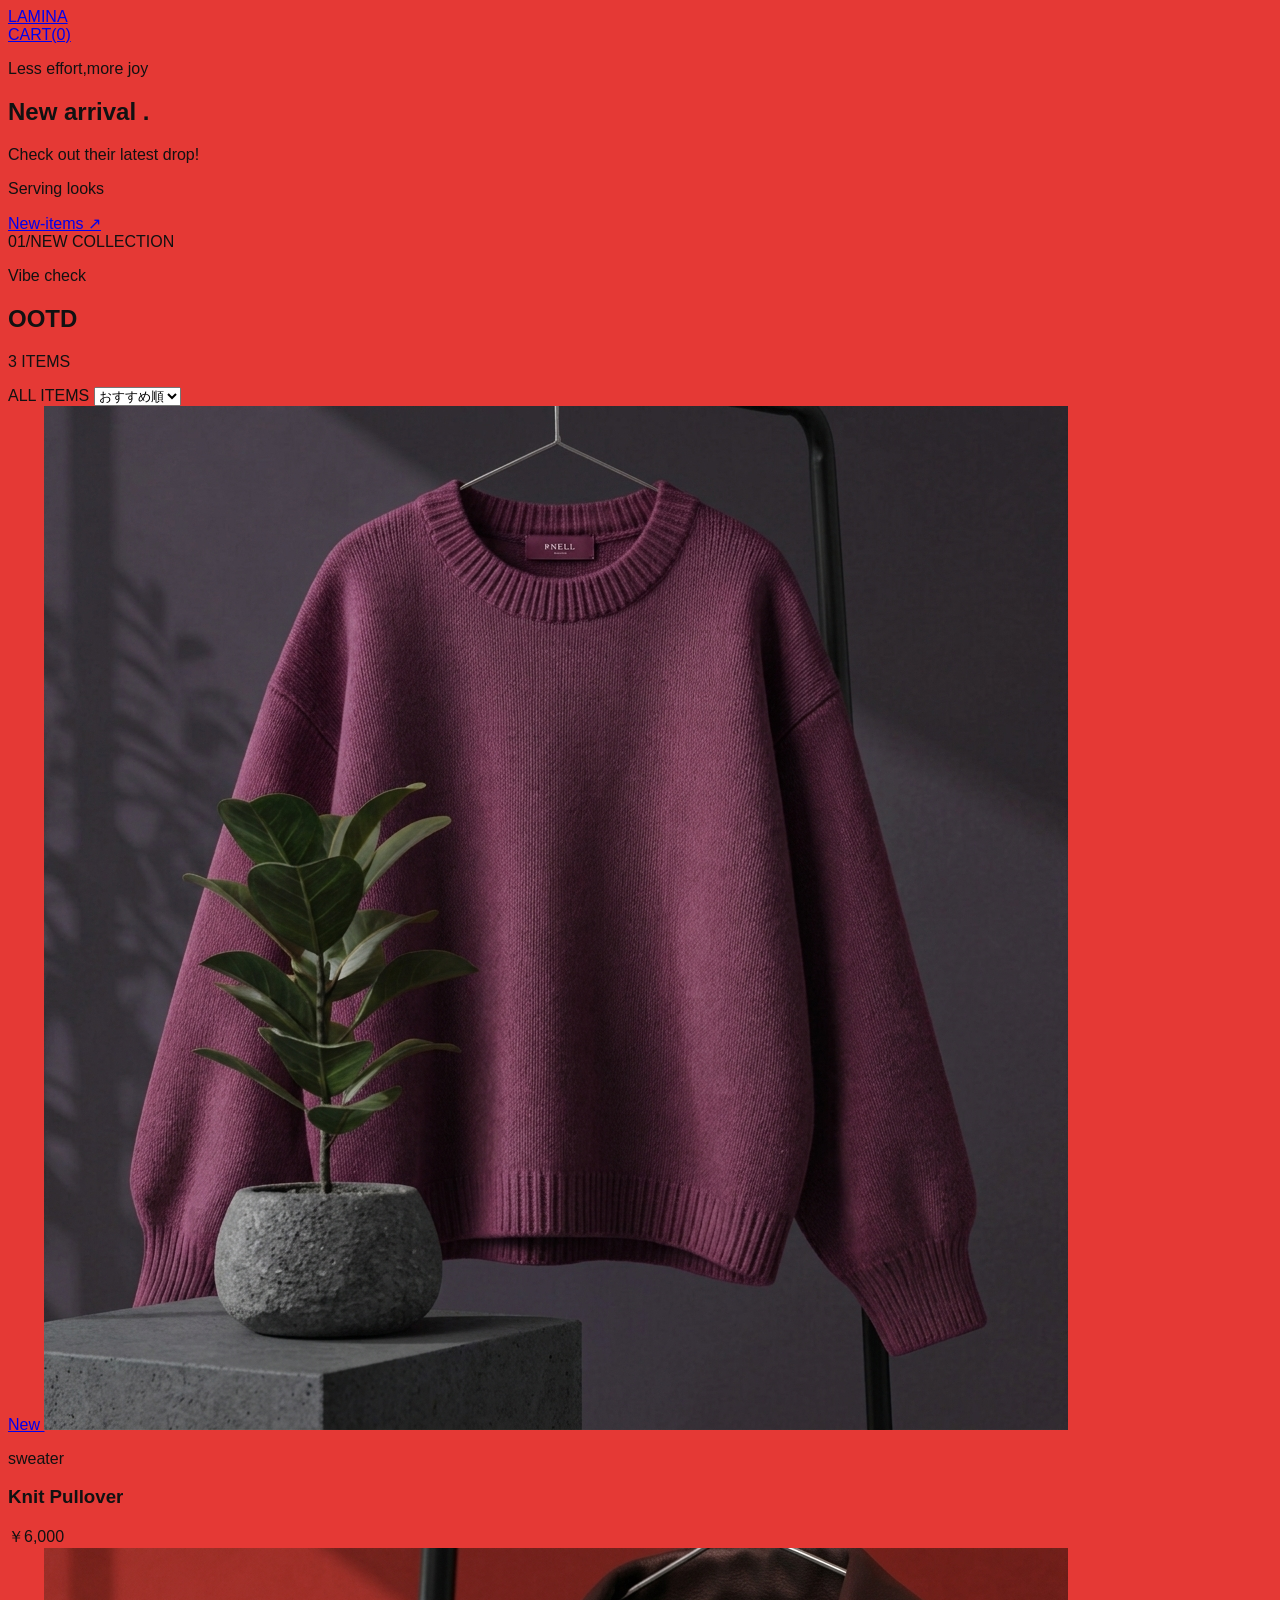
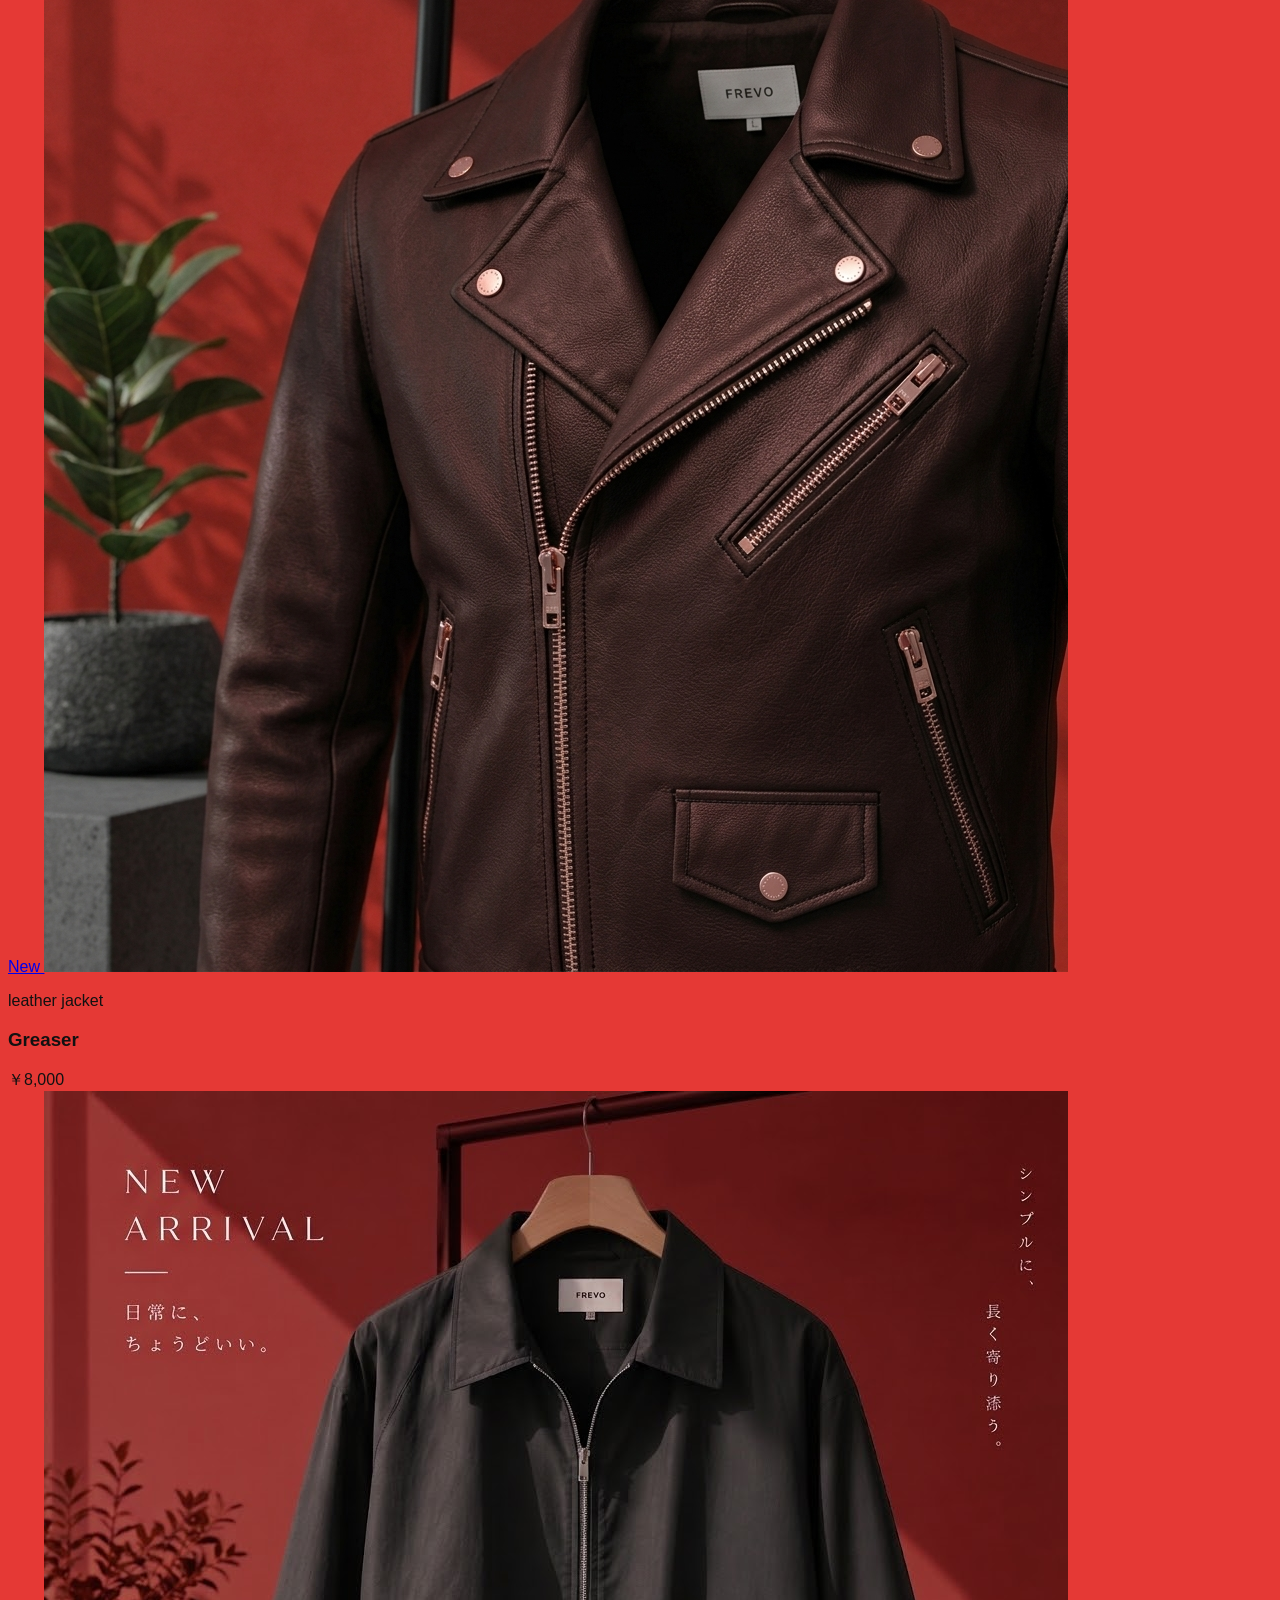
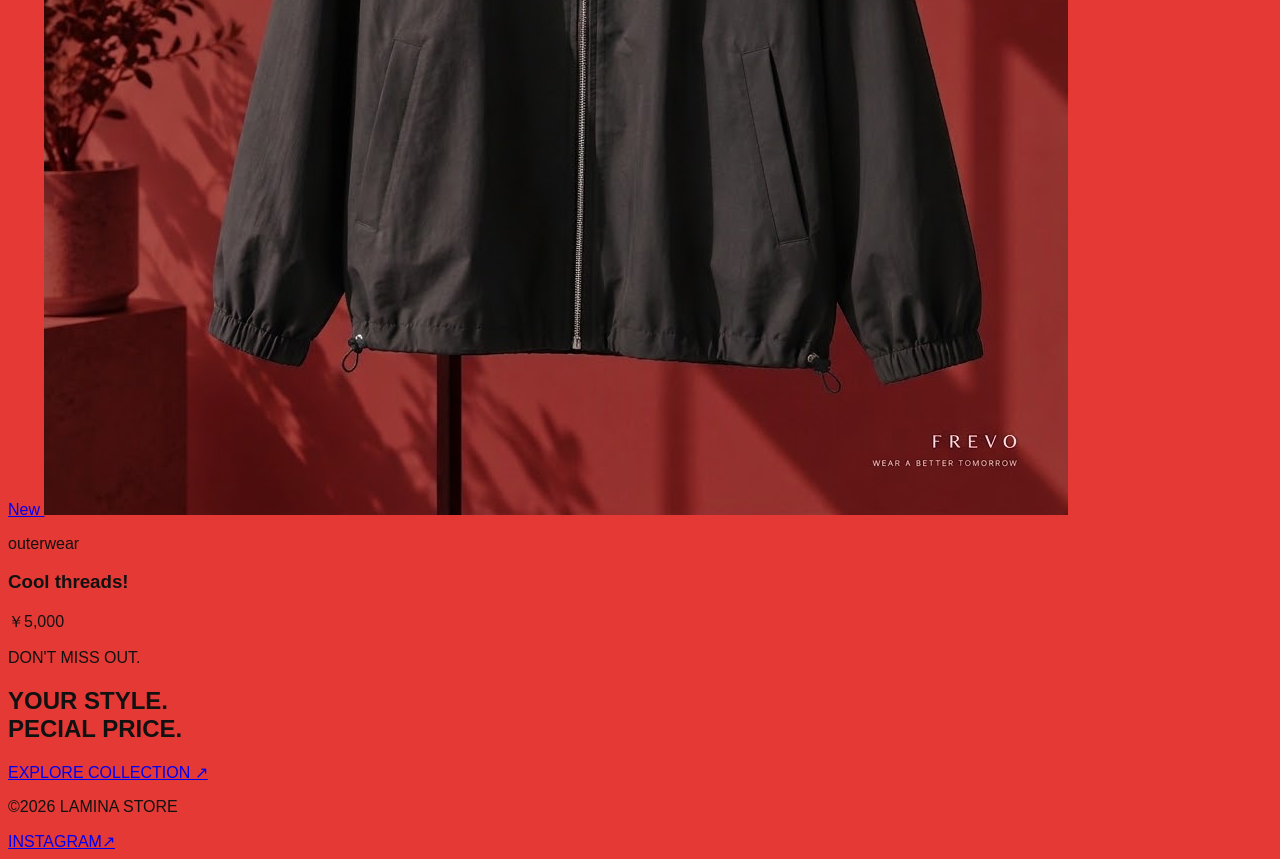
==== brand-new-items.html @ fa143c95 "Add files via upload" ====
<!DOCTYPE html>
<html lang="en">
<head>
    <meta charset="UTF-8">
    <meta name="viewport" content="width=device-width, initial-scale=1.0">
    <title>新商品</title>
    <link rel="stylesheet" href="band-new-items.css">
</head>
<body>
    <header class="header">
        <a href="index.html" class="logo">LAMINA</a>


        <nav>
            <a href="brand-new-items.html" class="move-sale"></a>
        </nav>
<a href="#" class="cart">CART(0)</a>
    </header>

    <main>
        <section class="sale-section">
            <div class="start-content">
                <p class="sp-sale">Less effort,more joy</p>
<h1>
    New arrival  <span>.</span>
</h1>
<p class="sub">Check out their latest drop!</p>
<p class="New ARRIVALS">Serving looks</p>
<a href="#" class="hello-button">
    New-items <span>↗</span>
</a>
            </div>
            <div class="low-right">01/NEW COLLECTION</div>
        </section>
       <SECTION class="sale-items" id="sale-items">
        <div class="section-head">
            <div>
            <p class="section-lavel">Vibe check</p>
            <h2>OOTD</h2>
        </div>
        <p class="item-count">3 ITEMS</p>
        </div>

        <div class="bar">
            <span>ALL ITEMS</span>
            <select aria-label="商品の並び替え">
                <option>おすすめ順</option>
                <option>安い順</option>
            </select>
        </div>
<div class="card-card">
        <article class="card">
            <a href="sweater.html" class="T-shirt-sale-img">
                <span class="on-sale">New</span>
                <img src="images/knit.jpg" alt="T-shirt-sale-img">
            </a>
            <p class="category">sweater</p>
            <h3>Knit Pullover</h3>
           <div class="pirce">
            <span class="dollar">￥6,000</span>
           </div>
        </article>

        <article class="card">
            <a href="new-items.html" alt="hoodie" class="hoodie">
            <span class="on-sale">New</span>
            <img src="images/red-jacket_2.jpg" alt="hoodie-img">
            </a>
            <p class="category">leather jacket</p>
            <h3>Greaser</h3>
            <div class="pirce">
<span class="dollar">￥8,000</span>
</div>
        </article>

        <article class="card">
            <a href="fugly.html"alt="fugly" class="outerwear">
                <span class="on-sale">New</span>
                <img src="images/new-items_2.jpg" alt="outerwear">
            </a>
            <p class="category">outerwear</p>
            <h3>Cool threads!</h3>
            <div class="pirce">
            <span class="dollar">￥5,000</span>
            
            </div>
        </article>

       

     
</div>
        </SECTION>

           <section class="sale-ms">
            <p>DON'T MISS OUT.</p>
            <h2>YOUR STYLE.<br>
            PECIAL PRICE.</h2>
            <a href="#"alt="??" class="EXPLORE">EXPLORE COLLECTION ↗</a>
            
        </section>
    </main>

    <footer class="footer">
        <p>©2026 LAMINA STORE</p>
        <a href="#">INSTAGRAM↗</a>
    </footer>
</body>
</html>
---- band-new-items.css ----
*{
    box-sizing: border-box;
}

:root{
    --black:#111111;
    --white:#ffffff;
    --gray:#858585;
    --lite-gray:#f3f3f3;
    --red:#e53935;
    --cream:#fafafa;
    
}

body{
    color: var(--black);
    background-color: var(--red);
}

body {
  font-family: "HGP創英角ﾎﾟｯﾌﾟ体",
   "Comic Sans MS", sans-serif;
}
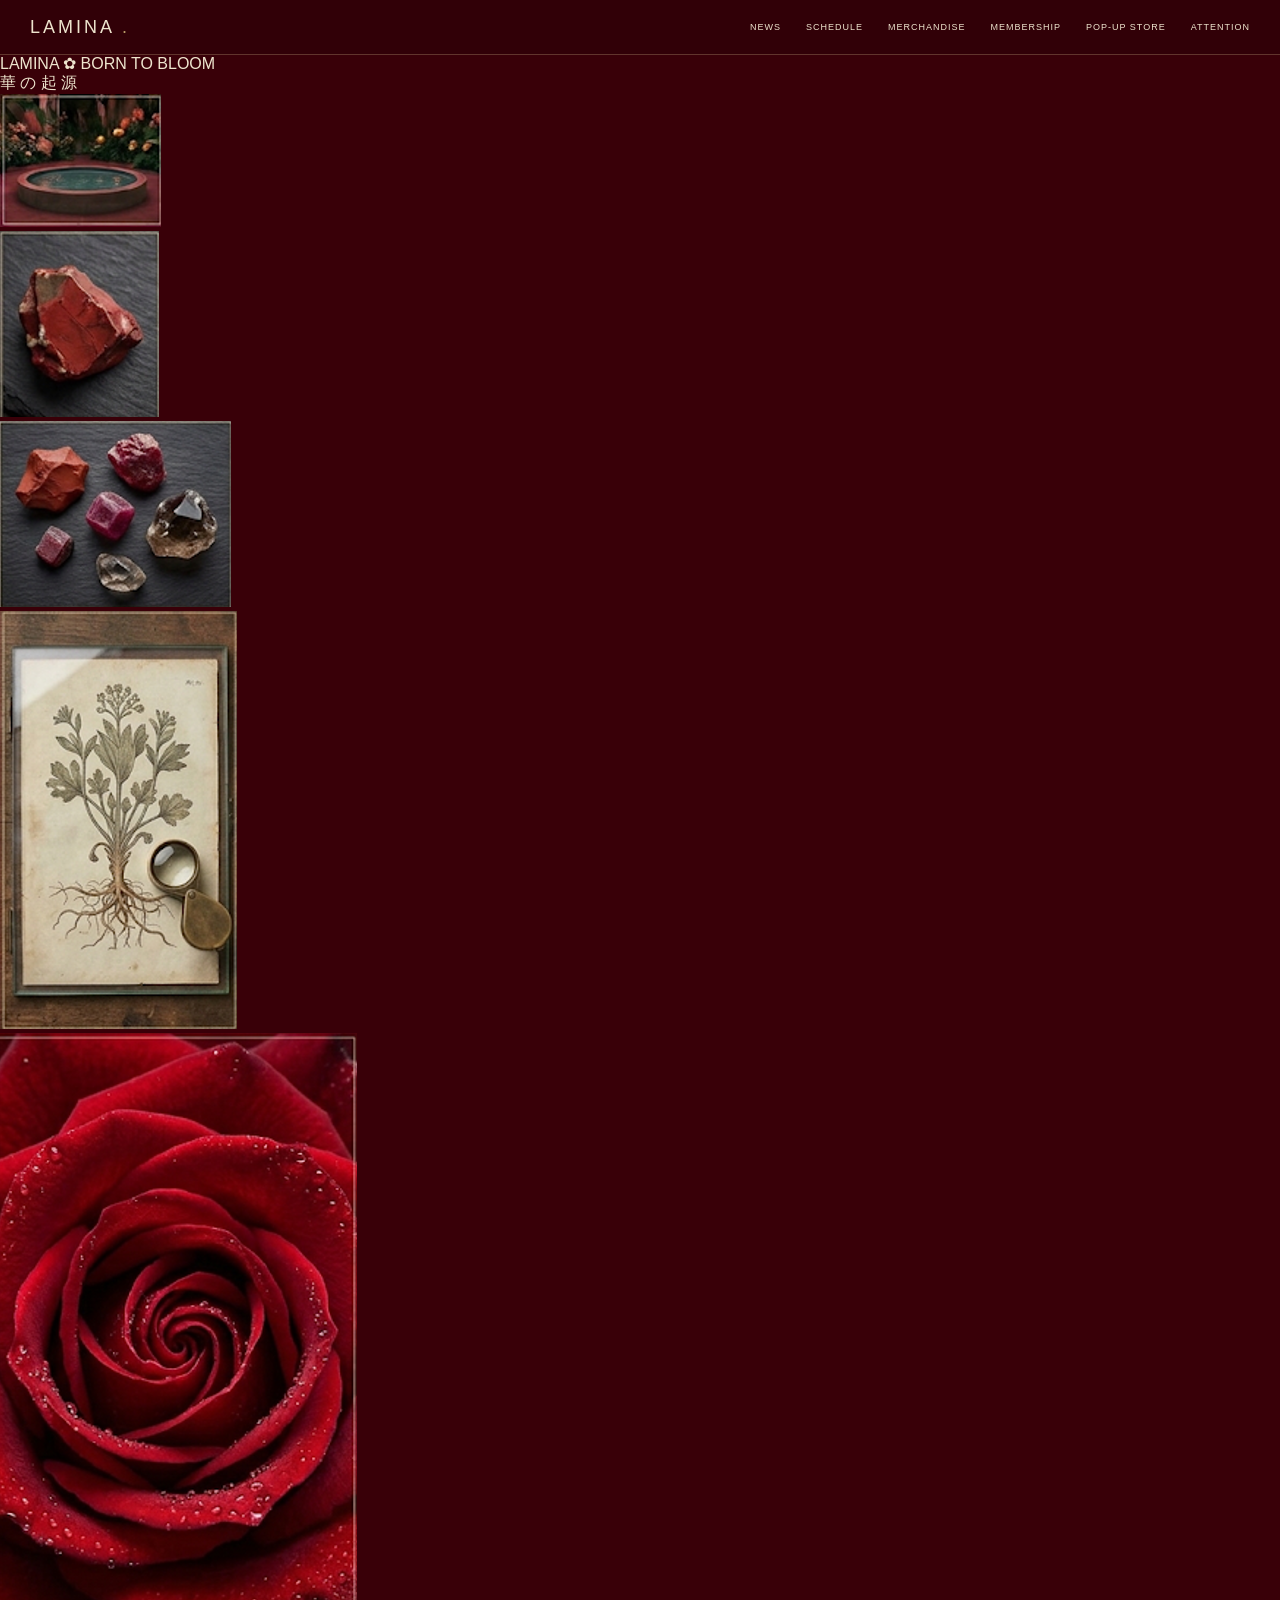
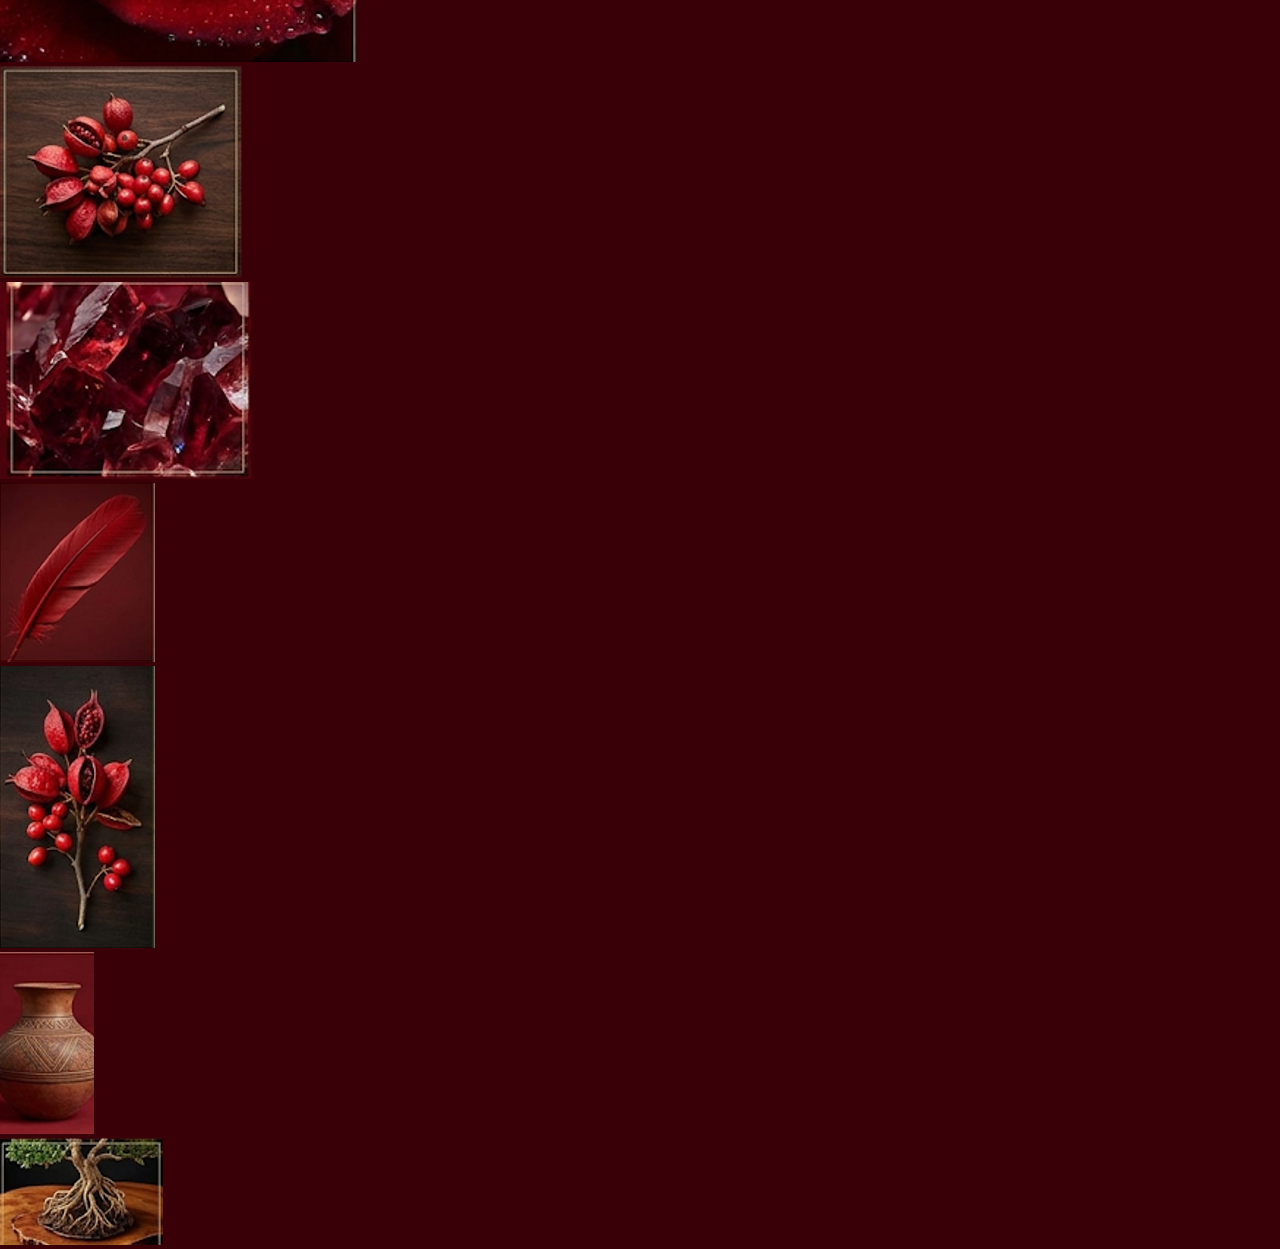
==== commit 2ec5275e: "Add files via upload" ====
--- a/brand-new-items.html
+++ b/brand-new-items.html
@@ -1,109 +1,166 @@
+
 <!DOCTYPE html>
-<html lang="en">
+<html lang="ja">
 <head>
     <meta charset="UTF-8">
     <meta name="viewport" content="width=device-width, initial-scale=1.0">
     <title>新商品</title>
     <link rel="stylesheet" href="band-new-items.css">
 </head>
+
 <body>
     <header class="header">
-        <a href="index.html" class="logo">LAMINA</a>
+        <a href="#" class="logo">LAMINA <span>.</span></a>
 
+        <button class="menu" id="menu" aria-label="メニュー">
+            <span></span>
+            <span></span>
+        </button>
 
-        <nav>
-            <a href="brand-new-items.html" class="move-sale"></a>
+        <nav class="nav" id="nav">
+            <a href="#news">NEWS</a>
+            <a href="#schedule">SCHEDULE</a>
+            <a href="#merchandise">MERCHANDISE</a>
+            <a href="#membership">MEMBERSHIP</a>
+            <a href="#pop-up-store">POP-UP STORE</a>
+            <a href="#attention">ATTENTION</a>
         </nav>
-<a href="#" class="cart">CART(0)</a>
     </header>
 
     <main>
-        <section class="sale-section">
-            <div class="start-content">
-                <p class="sp-sale">Less effort,more joy</p>
-<h1>
-    New arrival  <span>.</span>
-</h1>
-<p class="sub">Check out their latest drop!</p>
-<p class="New ARRIVALS">Serving looks</p>
-<a href="#" class="hello-button">
-    New-items <span>↗</span>
-</a>
+        <section class="home" id="home">
+            <div class="home-top">
+                <span>LAMINA</span>
+                <span class="hero-emblem">✿</span>
+                <span>BORN TO BLOOM</span>
             </div>
-            <div class="low-right">01/NEW COLLECTION</div>
-        </section>
-       <SECTION class="sale-items" id="sale-items">
-        <div class="section-head">
-            <div>
-            <p class="section-lavel">Vibe check</p>
-            <h2>OOTD</h2>
-        </div>
-        <p class="item-count">3 ITEMS</p>
-        </div>
 
-        <div class="bar">
-            <span>ALL ITEMS</span>
-            <select aria-label="商品の並び替え">
-                <option>おすすめ順</option>
-                <option>安い順</option>
-            </select>
-        </div>
-<div class="card-card">
-        <article class="card">
-            <a href="sweater.html" class="T-shirt-sale-img">
-                <span class="on-sale">New</span>
-                <img src="images/knit.jpg" alt="T-shirt-sale-img">
-            </a>
-            <p class="category">sweater</p>
-            <h3>Knit Pullover</h3>
-           <div class="pirce">
-            <span class="dollar">￥6,000</span>
-           </div>
-        </article>
+            <div class="gal-col">
+                <div class="item">
+                    <span>華</span>
+                    <span>の</span>
+                    <span>起</span>
+                    <span>源</span>
+                </div>
+<div class="gallery-item"> 
 
-        <article class="card">
-            <a href="new-items.html" alt="hoodie" class="hoodie">
-            <span class="on-sale">New</span>
-            <img src="images/red-jacket_2.jpg" alt="hoodie-img">
-            </a>
-            <p class="category">leather jacket</p>
-            <h3>Greaser</h3>
-            <div class="pirce">
-<span class="dollar">￥8,000</span>
-</div>
-        </article>
+        <img src="images/flower-garden.jpg" alt="花園"> 
 
-        <article class="card">
-            <a href="fugly.html"alt="fugly" class="outerwear">
-                <span class="on-sale">New</span>
-                <img src="images/new-items_2.jpg" alt="outerwear">
-            </a>
-            <p class="category">outerwear</p>
-            <h3>Cool threads!</h3>
-            <div class="pirce">
-            <span class="dollar">￥5,000</span>
-            
-            </div>
-        </article>
+      </div> 
 
-       
+ 
+ 
 
-     
-</div>
-        </SECTION>
+      <div class="gallery-item"> 
 
-           <section class="sale-ms">
-            <p>DON'T MISS OUT.</p>
-            <h2>YOUR STYLE.<br>
-            PECIAL PRICE.</h2>
-            <a href="#"alt="??" class="EXPLORE">EXPLORE COLLECTION ↗</a>
-            
+        <img src="images/red-stone.png" alt="赤い鉱石"> 
+
+      </div> 
+
+ 
+ 
+
+      <div class="gallery-item"> 
+
+        <img src="images/mineral.png" alt="鉱石"> 
+
+      </div> 
+
+    </div> 
+
+ 
+ 
+
+    <div class="gallery-column"> 
+
+      <div class="gallery-item tall"> 
+
+        <img src="images/botanical.png" alt="植物標本"> 
+
+      </div> 
+
+    </div> 
+
+ 
+ 
+
+    <div class="gallery-column center-column"> 
+
+      <div class="gallery-item main-rose"> 
+
+        <img src="images/main-rose.png" alt="赤い薔薇"> 
+
+      </div> 
+
+    </div> 
+
+ 
+ 
+
+    <div class="gallery-column right-column"> 
+
+      <div class="gallery-item"> 
+
+        <img src="images/berries.png" alt="赤い実"> 
+
+      </div> 
+
+ 
+ 
+
+      <div class="gallery-item"> 
+
+        <img src="images/crystal.png" alt="赤い結晶"> 
+
+      </div> 
+
+ 
+ 
+
+      <div class="gallery-item"> 
+
+        <img src="images/feather.png" alt="赤い羽根"> 
+
+      </div> 
+
+    </div> 
+
+ 
+ 
+
+    <div class="gallery-column"> 
+
+      <div class="gallery-item"> 
+
+        <img src="images/seed.png" alt="植物の種"> 
+
+      </div> 
+
+ 
+ 
+
+      <div class="gallery-item"> 
+
+        <img src="images/vase.png" alt="アンティークの花瓶"> 
+
+      </div> 
+
+ 
+ 
+
+      <div class="gallery-item"> 
+
+        <img src="images/root.png" alt="植物の根"> 
+
+      </div> 
+
+    </div> 
+
+ 
+ 
+
+  </div> 
         </section>
     </main>
-
-    <footer class="footer">
-        <p>©2026 LAMINA STORE</p>
-        <a href="#">INSTAGRAM↗</a>
-    </footer>
 </body>
-</html>+</html>
--- a/band-new-items.css
+++ b/band-new-items.css
@@ -1,23 +1,86 @@
-*{
+
+:root {
+    --red-dark: #390008;
+    --red-main: #650b17;
+    --red-light: #8b1828;
+    --gold: #b99b68;
+    --cream: #eee4ce;
+    --black: #180c0e;
+}
+
+* {
     box-sizing: border-box;
 }
 
-:root{
-    --black:#111111;
-    --white:#ffffff;
-    --gray:#858585;
-    --lite-gray:#f3f3f3;
-    --red:#e53935;
-    --cream:#fafafa;
-    
-}
-
-body{
-    color: var(--black);
-    background-color: var(--red);
+html {
+    scroll-behavior: smooth;
+    scroll-padding-top: 84px;
 }
 
 body {
-  font-family: "HGP創英角ﾎﾟｯﾌﾟ体",
-   "Comic Sans MS", sans-serif;
+    margin: 0;
+    color: var(--cream);
+    background-color: var(--red-dark);
+    font-family: "Montserrat", "Noto Sans JP", sans-serif;
+    overflow-x: hidden;
+}
+
+a {
+    color: inherit;
+    text-decoration: none;
+}
+
+.header {
+    height: 55px;
+    position: fixed;
+    top: 0;
+    left: 0;
+    width: 100%;
+    z-index: 100;
+    display: flex;
+    justify-content: space-between;
+    align-items: center;
+    padding: 0 30px;
+    background: rgba(49, 0, 8, .92);
+    border-bottom: 1px solid rgba(220, 190, 145, .28);
+    backdrop-filter: blur(12px);
+    transition: .4s;
+}
+
+.header.scrolled {
+    background: rgba(35, 0, 6, .97);
+}
+
+.logo {
+    font-size: 18px;
+    letter-spacing: 3px;
+}
+
+.logo span {
+    color: var(--gold);
+}
+
+.nav {
+    display: flex;
+    align-items: center;
+    gap: 25px;
+}
+
+.nav a {
+    color: var(--cream);
+    font-size: 9px;
+    letter-spacing: 1px;
+    transition: .3s;
+}
+
+.nav a:hover {
+    color: var(--gold);
+}
+
+.menu {
+    display: none;
+}
+
+main {
+    padding-top: 54px;
 }
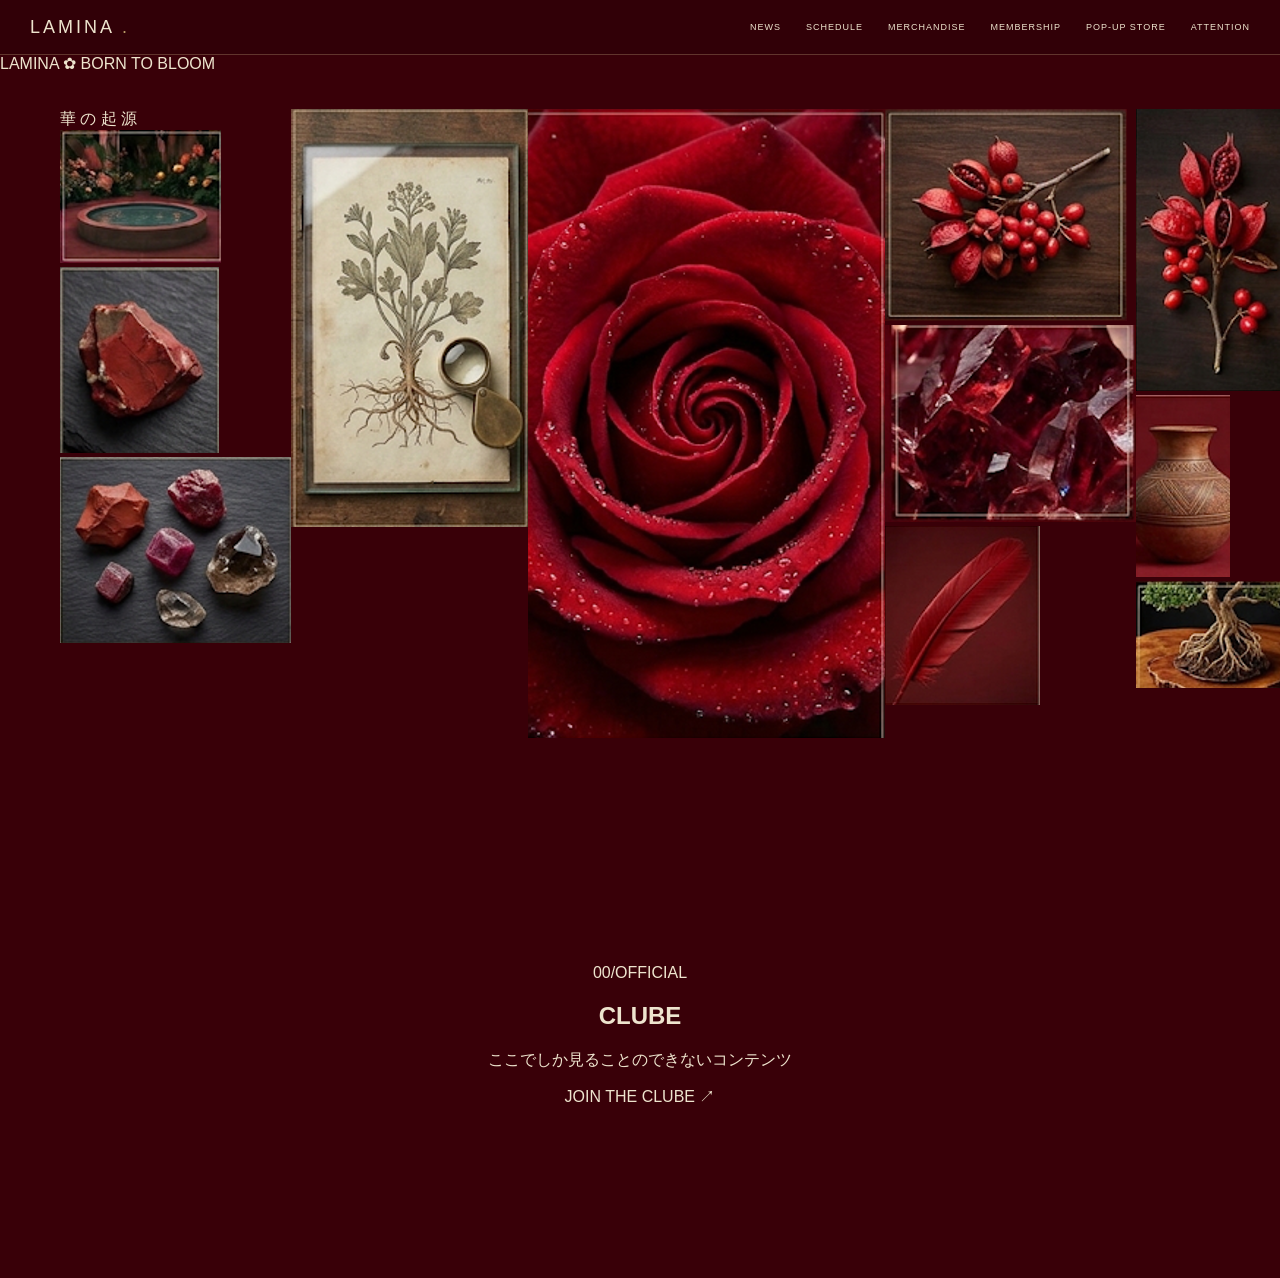
==== commit 076b63ee: "Add files via upload" ====
--- a/brand-new-items.html
+++ b/brand-new-items.html
@@ -28,139 +28,103 @@
     </header>
 
     <main>
-        <section class="home" id="home">
-            <div class="home-top">
-                <span>LAMINA</span>
-                <span class="hero-emblem">✿</span>
-                <span>BORN TO BLOOM</span>
+      
+<section class="home" id="home">
+
+    <div class="home-top">
+        <span>LAMINA</span>
+        <span class="hero-emblem">✿</span>
+        <span>BORN TO BLOOM</span>
+    </div>
+
+    <div class="gallery">
+
+        <!-- 左端 -->
+        <div class="gal-col">
+
+            <div class="item">
+                <span>華</span>
+                <span>の</span>
+                <span>起</span>
+                <span>源</span>
             </div>
 
-            <div class="gal-col">
-                <div class="item">
-                    <span>華</span>
-                    <span>の</span>
-                    <span>起</span>
-                    <span>源</span>
-                </div>
-<div class="gallery-item"> 
+            <div class="gallery-item">
+                <img src="images/flower-garden.jpg" alt="花園">
+            </div>
 
-        <img src="images/flower-garden.jpg" alt="花園"> 
+            <div class="gallery-item">
+                <img src="images/red-stone.png" alt="赤い鉱石">
+            </div>
 
-      </div> 
+            <div class="gallery-item">
+                <img src="images/mineral.png" alt="鉱石">
+            </div>
 
- 
- 
+        </div>
 
-      <div class="gallery-item"> 
+        <!-- 左から2列目 -->
+        <div class="gallery-column">
+            <div class="gallery-item tall">
+                <img src="images/botanical.png" alt="植物標本">
+            </div>
+        </div>
 
-        <img src="images/red-stone.png" alt="赤い鉱石"> 
+        <!-- 中央 -->
+        <div class="gallery-column center-column">
+            <div class="gallery-item main-rose">
+                <img src="images/main-rose.png" alt="赤い薔薇">
+            </div>
+        </div>
 
-      </div> 
+        <!-- 右から2列目 -->
+        <div class="gallery-column right-column">
 
- 
- 
+            <div class="gallery-item">
+                <img src="images/berries.png" alt="赤い実">
+            </div>
 
-      <div class="gallery-item"> 
+            <div class="gallery-item">
+                <img src="images/crystal.png" alt="赤い結晶">
+            </div>
 
-        <img src="images/mineral.png" alt="鉱石"> 
+            <div class="gallery-item">
+                <img src="images/feather.png" alt="赤い羽根">
+            </div>
 
-      </div> 
+        </div>
 
-    </div> 
+        <!-- 右端 -->
+        <div class="gallery-column">
 
- 
- 
+            <div class="gallery-item">
+                <img src="images/seed.png" alt="植物の種">
+            </div>
 
-    <div class="gallery-column"> 
+            <div class="gallery-item">
+                <img src="images/vase.png" alt="アンティークの花瓶">
+            </div>
 
-      <div class="gallery-item tall"> 
+            <div class="gallery-item">
+                <img src="images/root.png" alt="植物の根">
+            </div>
 
-        <img src="images/botanical.png" alt="植物標本"> 
+        </div>
 
-      </div> 
+    </div>
 
-    </div> 
+</section>
 
- 
- 
+<!--member-->
+<section class="club" id="club">
+  <div class="club-content">
+    <p>00/OFFICIAL</p>
+    <h2>CLUBE</h2>
+    <p class="club-text">ここでしか見ることのできないコンテンツ</p>
+    <a href="member.html" class="join-club">JOIN THE CLUBE ↗</a>
+  </div>
+</section>
 
-    <div class="gallery-column center-column"> 
-
-      <div class="gallery-item main-rose"> 
-
-        <img src="images/main-rose.png" alt="赤い薔薇"> 
-
-      </div> 
-
-    </div> 
-
- 
- 
-
-    <div class="gallery-column right-column"> 
-
-      <div class="gallery-item"> 
-
-        <img src="images/berries.png" alt="赤い実"> 
-
-      </div> 
-
- 
- 
-
-      <div class="gallery-item"> 
-
-        <img src="images/crystal.png" alt="赤い結晶"> 
-
-      </div> 
-
- 
- 
-
-      <div class="gallery-item"> 
-
-        <img src="images/feather.png" alt="赤い羽根"> 
-
-      </div> 
-
-    </div> 
-
- 
- 
-
-    <div class="gallery-column"> 
-
-      <div class="gallery-item"> 
-
-        <img src="images/seed.png" alt="植物の種"> 
-
-      </div> 
-
- 
- 
-
-      <div class="gallery-item"> 
-
-        <img src="images/vase.png" alt="アンティークの花瓶"> 
-
-      </div> 
-
- 
- 
-
-      <div class="gallery-item"> 
-
-        <img src="images/root.png" alt="植物の根"> 
-
-      </div> 
-
-    </div> 
-
- 
- 
-
-  </div> 
-        </section>
     </main>
 </body>
 </html>
--- a/band-new-items.css
+++ b/band-new-items.css
@@ -83,4 +83,30 @@
 
 main {
     padding-top: 54px;
+}
+
+.gallery{
+    width: 100%;
+    max-width: 1200px;
+    min-height: 400px;
+    margin: 36px auto;
+    padding: 0 20px;
+display: grid;
+grid-template-columns: 
+0.8fr
+1.1fr
+1.8fr
+1.1fr
+0.8fr;
+}
+
+.club{
+    min-height: 500px;
+    padding: 100px 8%;
+    display: flex;
+    justify-content: center;
+    align-items: center;
+    text-align: center;
+    color: var(--cream);
+    
 }
